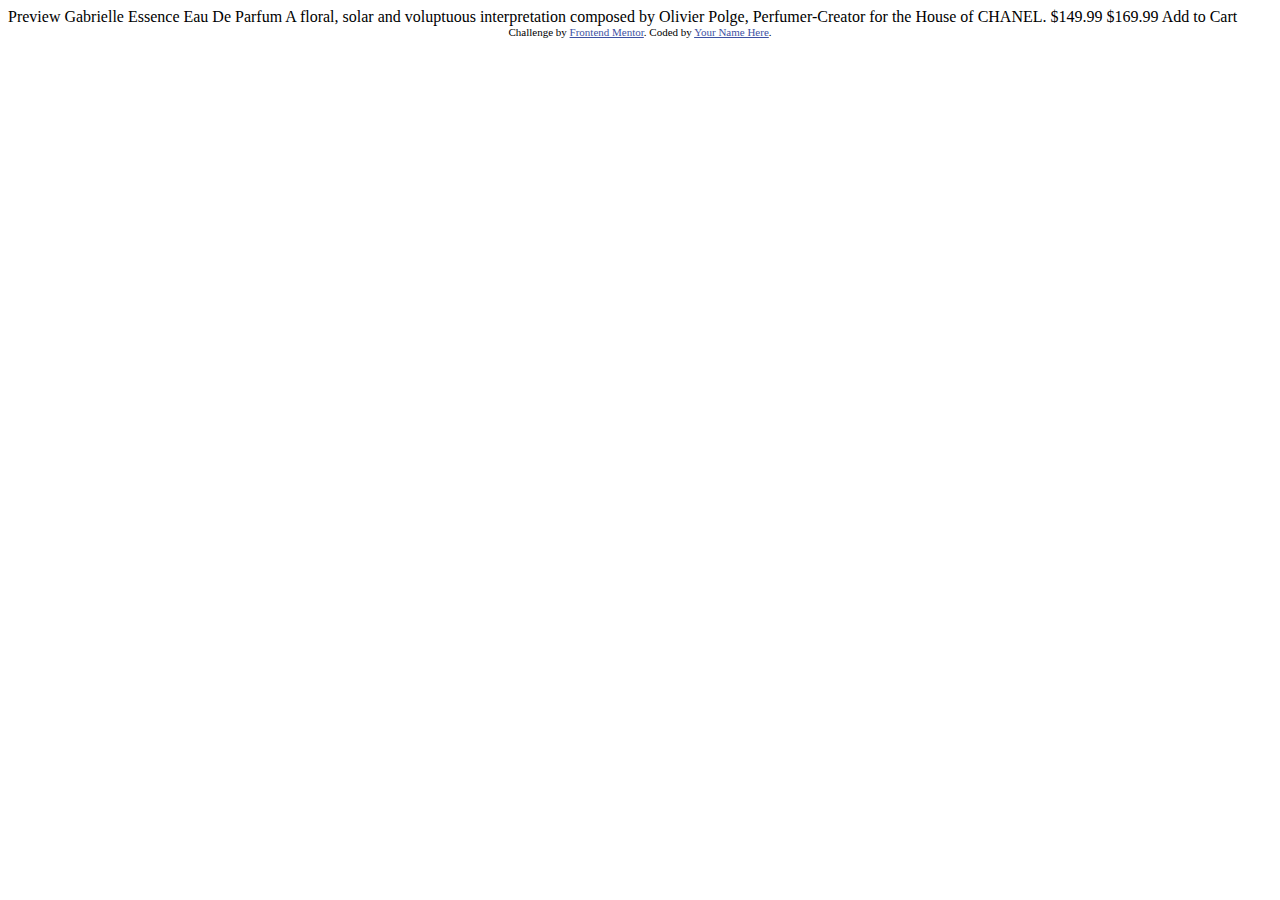
==== product-preview-card-component/index.html @ 6cc7ba82 "added next project template. removed prettier html formating from qr code challenge" ====
<!DOCTYPE html>
<html lang="en">
<head>
  <meta charset="UTF-8">
  <meta name="viewport" content="width=device-width, initial-scale=1.0">
  <link rel="icon" type="image/png" sizes="32x32" href="./images/favicon-32x32.png">
  <link rel="stylesheet" href="./css/styles.css">
  <title>Frontend Mentor | Product preview card component</title>
</head>
<body>

  Preview

  Gabrielle Essence Eau De Parfum

  A floral, solar and voluptuous interpretation composed by Olivier Polge,
  Perfumer-Creator for the House of CHANEL.

  $149.99
  $169.99

  Add to Cart

  <div class="attribution">
    Challenge by <a href="https://www.frontendmentor.io?ref=challenge" target="_blank">Frontend Mentor</a>.
    Coded by <a href="#">Your Name Here</a>.
  </div>
</body>
</html>
---- product-preview-card-component/css/styles.css ----
.attribution {
  font-size: 11px;
  text-align: center;
}

.attribution a {
  color: hsl(228, 45%, 44%);
}
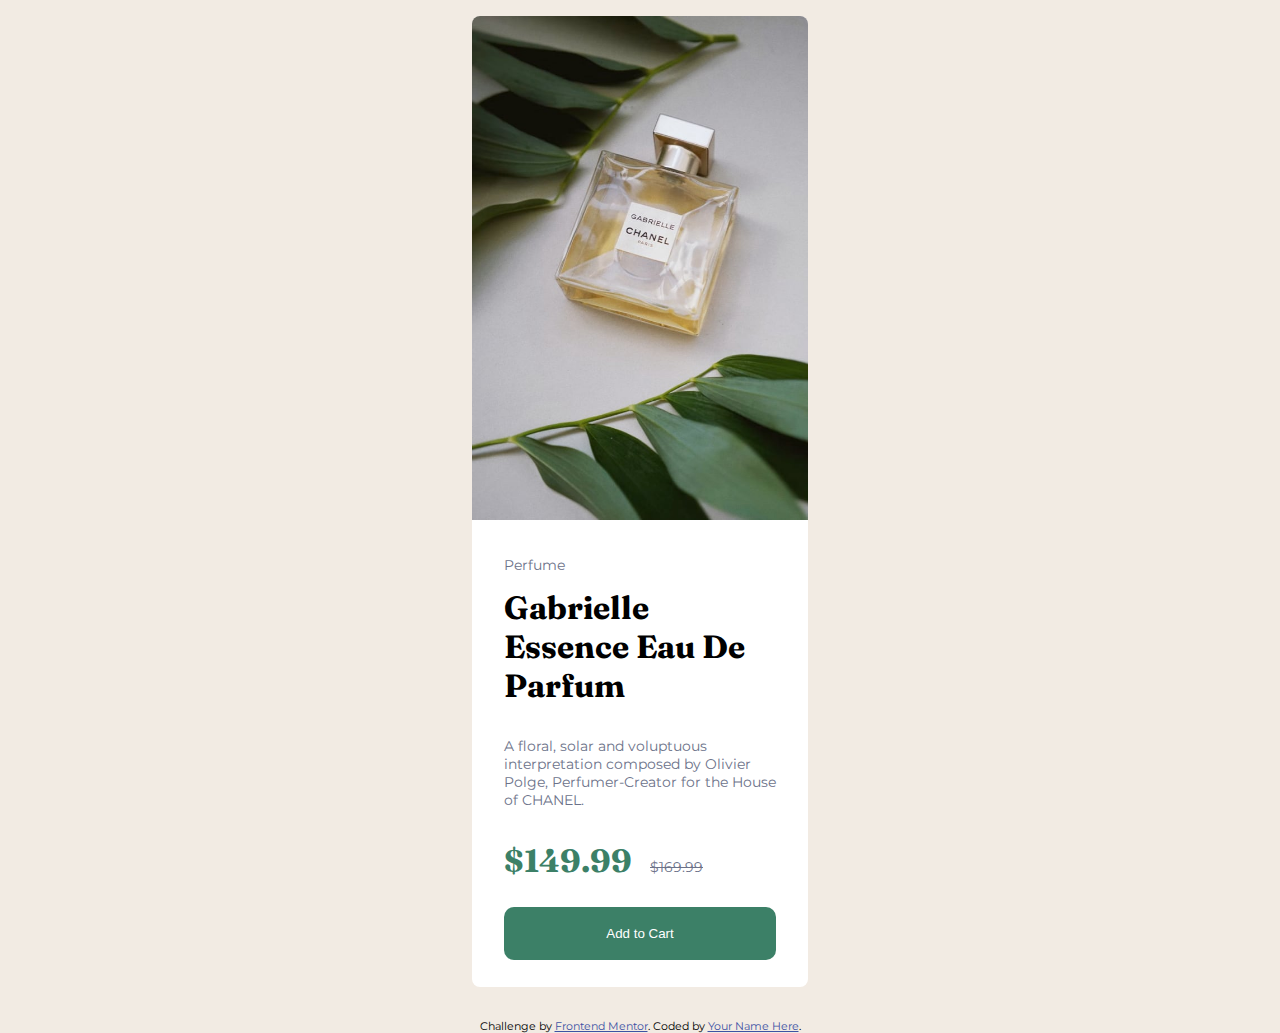
==== commit 252ac94d: "preview card progress" ====
--- a/product-preview-card-component/index.html
+++ b/product-preview-card-component/index.html
@@ -4,26 +4,42 @@
   <meta charset="UTF-8">
   <meta name="viewport" content="width=device-width, initial-scale=1.0">
   <link rel="icon" type="image/png" sizes="32x32" href="./images/favicon-32x32.png">
+  <link rel="preconnect" href="https://fonts.googleapis.com">
+  <link rel="preconnect" href="https://fonts.gstatic.com" crossorigin>
+  <link
+    href="https://fonts.googleapis.com/css2?family=Fraunces:opsz,wght@9..144,700&family=Montserrat:wght@500;700&display=swap"
+    rel="stylesheet">
   <link rel="stylesheet" href="./css/styles.css">
   <title>Frontend Mentor | Product preview card component</title>
 </head>
 <body>
-
-  Preview
-
-  Gabrielle Essence Eau De Parfum
-
-  A floral, solar and voluptuous interpretation composed by Olivier Polge,
-  Perfumer-Creator for the House of CHANEL.
-
-  $149.99
-  $169.99
-
-  Add to Cart
-
-  <div class="attribution">
-    Challenge by <a href="https://www.frontendmentor.io?ref=challenge" target="_blank">Frontend Mentor</a>.
-    Coded by <a href="#">Your Name Here</a>.
-  </div>
+  <main>
+    <div class="product-preview_card">
+      <div class="product-preview_image">
+        <img src="./images/image-product-desktop.jpg" alt="product image">
+      </div>
+      <div class="product-preview_text">
+        <p>
+          Perfume
+        </p>
+        <h1>Gabrielle Essence Eau De Parfum</h1>
+        <p>
+          A floral, solar and voluptuous interpretation composed by Olivier Polge,
+          Perfumer-Creator for the House of CHANEL.
+        </p>
+        <div class="product-preview_price">
+          <span class="new_price">$149.99</span>
+          <span class="old_price">$169.99</span>
+        </div>
+        <button>Add to Cart</button>
+      </div>
+    </div>
+  </main>
+  <footer>
+    <div class="attribution">
+      Challenge by <a href="https://www.frontendmentor.io?ref=challenge" target="_blank">Frontend Mentor</a>.
+      Coded by <a href="#">Your Name Here</a>.
+    </div>
+  </footer>
 </body>
 </html>--- a/product-preview-card-component/css/styles.css
+++ b/product-preview-card-component/css/styles.css
@@ -1,3 +1,79 @@
+* {
+  margin: 0;
+  padding: 0;
+  box-sizing: border-box;
+}
+
+body {
+  font-family: "Montserrat", sans-serif;
+  background-color: hsl(30, 38%, 92%);
+  display: flex;
+  flex-direction: column;
+  align-items: center;
+  justify-content: center;
+  min-height: 100vh;
+}
+
+.product-preview_card {
+  background-color: hsl(0, 0%, 100%);
+  border-radius: 0.5em;
+  margin: 1em;
+}
+
+.product-preview_card h1 {
+  font-family: "Fraunces", serif;
+  margin-bottom: 1em;
+}
+
+.product-preview_card button {
+  background-color: hsl(158, 36%, 37%);
+  color: hsl(0, 0%, 100%);
+  margin-top: 2em;
+  margin-bottom: 2em;
+  height: 4em;
+  min-width: 100%;
+  border-radius: 0.75em;
+  border: none;
+}
+
+.product-preview_card button:hover {
+  background-color: hsl(158, 36%, 37%);
+}
+
+.product-preview_image img {
+  max-width: 100%;
+  border-radius: 0.5em 0.5em 0em 0em;
+}
+
+.product-preview_text {
+  margin: 2em;
+}
+
+.product-preview_text p {
+  font-size: 14px;
+  margin-bottom: 1em;
+  color: hsl(228, 12%, 48%);
+}
+
+.product-preview_price {
+  margin-top: 2em;
+  font-family: "Fraunces", serif;
+}
+
+.product-preview_price span.new_price {
+  font-size: 2rem;
+  font-weight: 700;
+  color: hsl(158, 36%, 37%);
+}
+
+.product-preview_price span.old_price {
+  font-size: 14px;
+  font-family: "Montserrat", sans-serif;
+  color: hsl(228, 12%, 48%);
+  text-decoration: line-through;
+  margin-left: 1em;
+}
+
 .attribution {
   font-size: 11px;
   text-align: center;
@@ -6,3 +82,9 @@
 .attribution a {
   color: hsl(228, 45%, 44%);
 }
+
+@media (min-width: 375px) {
+  .product-preview_card {
+    width: 21em;
+  }
+}
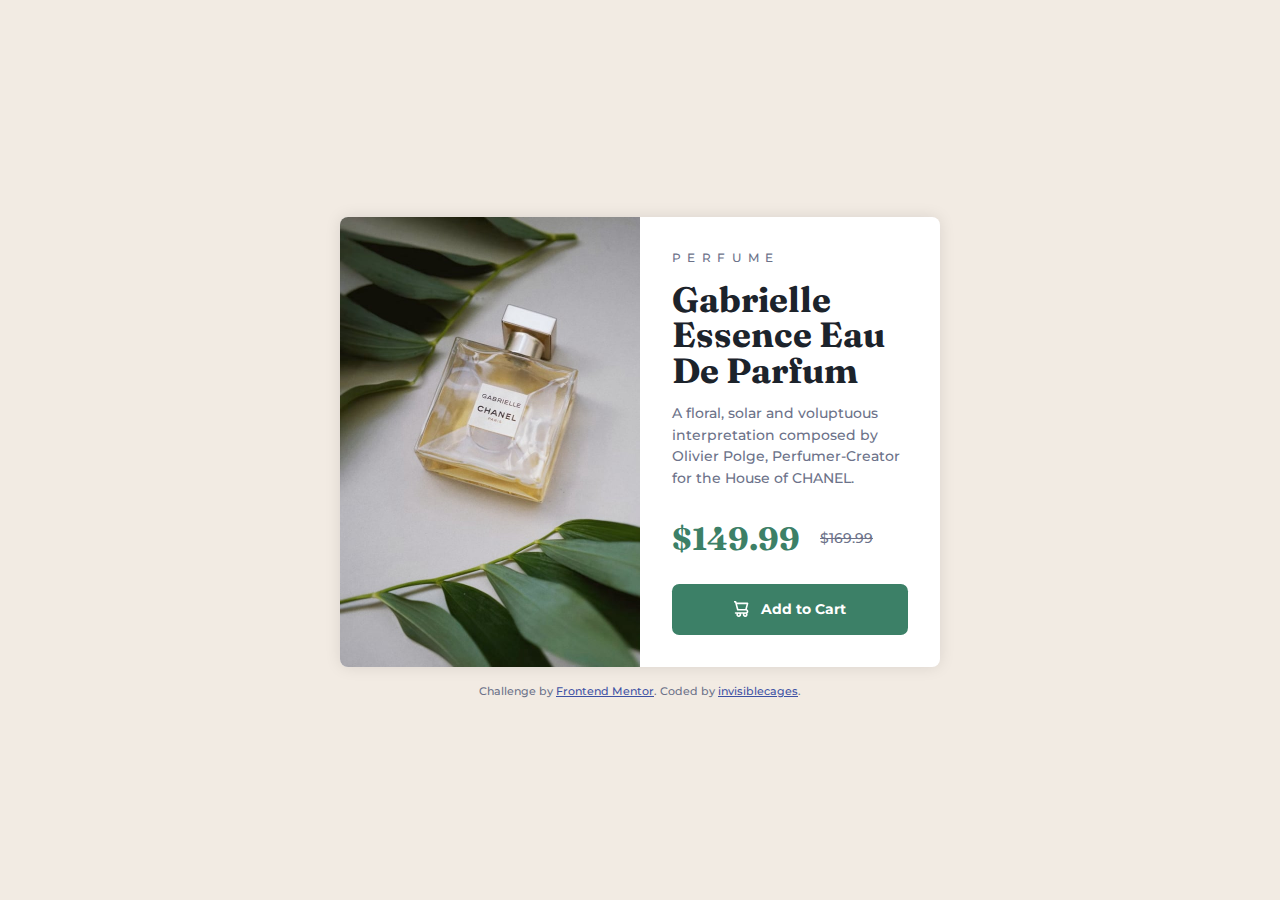
==== commit a6fd503c: "product card done. added css reset todo: css custom properties" ====
--- a/product-preview-card-component/index.html
+++ b/product-preview-card-component/index.html
@@ -9,36 +9,41 @@
   <link
     href="https://fonts.googleapis.com/css2?family=Fraunces:opsz,wght@9..144,700&family=Montserrat:wght@500;700&display=swap"
     rel="stylesheet">
+  <link rel="stylesheet" href="./css/reset.css">
   <link rel="stylesheet" href="./css/styles.css">
   <title>Frontend Mentor | Product preview card component</title>
 </head>
 <body>
   <main>
-    <div class="product-preview_card">
-      <div class="product-preview_image">
-        <img src="./images/image-product-desktop.jpg" alt="product image">
+    <div class="product">
+      <div class="product__image">
+        <picture>
+          <source media="(max-width: 629px)" srcset="./images/image-product-mobile.jpg">
+          <img src="./images/image-product-desktop.jpg" alt="product image">
+        </picture>
       </div>
-      <div class="product-preview_text">
-        <p>
-          Perfume
-        </p>
+      <div class="product__text">
+        <p class="product__category">Perfume</p>
         <h1>Gabrielle Essence Eau De Parfum</h1>
-        <p>
+        <p class="product__text_description">
           A floral, solar and voluptuous interpretation composed by Olivier Polge,
           Perfumer-Creator for the House of CHANEL.
         </p>
-        <div class="product-preview_price">
-          <span class="new_price">$149.99</span>
-          <span class="old_price">$169.99</span>
+        <div class="product__price">
+          <p class="product__new_price">$149.99</p>
+          <p class="product__old_price">$169.99</p>
         </div>
-        <button>Add to Cart</button>
+        <button>
+          <img src="./images/icon-cart.svg" alt="cart icon">
+          Add to Cart
+        </button>
       </div>
     </div>
   </main>
   <footer>
     <div class="attribution">
       Challenge by <a href="https://www.frontendmentor.io?ref=challenge" target="_blank">Frontend Mentor</a>.
-      Coded by <a href="#">Your Name Here</a>.
+      Coded by <a href="https://github.com/invisiblecages/" target="_blank">invisiblecages</a>.
     </div>
   </footer>
 </body>
--- a/product-preview-card-component/css/styles.css
+++ b/product-preview-card-component/css/styles.css
@@ -1,77 +1,106 @@
-* {
-  margin: 0;
-  padding: 0;
-  box-sizing: border-box;
+/* TODO: Custom properties */
+:root {
+  --color-primary-dark-cyan: hsl(158, 36%, 37%);
+  --color-primary-cream: hsl(30, 38%, 92%);
+
+  --color-neutral-very-dark-blue: hsl(212, 21%, 14%);
+  --color-neutral-dark-grayish-blue: hsl(228, 12%, 48%);
+  --color-neutral-white: hsl(0, 0%, 100%);
+
+  --font-family-primary: "Montserrat", sans-serif;
+  --font-family-secondary: "Fraunces", serif;
+
+  --font-weight-regular: 500;
+  --font-weight-bold: 700;
 }
 
 body {
   font-family: "Montserrat", sans-serif;
+  font-weight: 500;
+  font-size: 0.875;
+  color: hsl(228, 12%, 48%);
   background-color: hsl(30, 38%, 92%);
   display: flex;
   flex-direction: column;
   align-items: center;
   justify-content: center;
-  min-height: 100vh;
 }
 
-.product-preview_card {
+.product {
   background-color: hsl(0, 0%, 100%);
+  box-shadow: 0 0 1em hsla(0, 0%, 0%, 0.1);
   border-radius: 0.5em;
-  margin: 1em;
+  overflow: hidden;
+  margin: 1rem;
+  max-width: 350px;
 }
 
-.product-preview_card h1 {
-  font-family: "Fraunces", serif;
-  margin-bottom: 1em;
+.product__text {
+  display: grid;
+  gap: 0.75rem;
+  padding: 1.5rem;
 }
 
-.product-preview_card button {
-  background-color: hsl(158, 36%, 37%);
-  color: hsl(0, 0%, 100%);
-  margin-top: 2em;
-  margin-bottom: 2em;
-  height: 4em;
-  min-width: 100%;
-  border-radius: 0.75em;
-  border: none;
+.product__category {
+  text-transform: uppercase;
+  letter-spacing: 0.4rem;
+  font-size: 0.75rem;
 }
 
-.product-preview_card button:hover {
-  background-color: hsl(158, 36%, 37%);
+.product h1 {
+  font-family: "Fraunces", serif;
+  font-weight: 700;
+  color: hsl(212, 21%, 14%);
+  line-height: 1;
 }
 
-.product-preview_image img {
-  max-width: 100%;
-  border-radius: 0.5em 0.5em 0em 0em;
+.product__text_description {
+  line-height: 1.5;
+  font-size: 0.9rem;
 }
 
-.product-preview_text {
-  margin: 2em;
+.product__price {
+  display: flex;
+  flex-wrap: wrap;
+  align-items: center;
+  gap: 1.25rem;
 }
 
-.product-preview_text p {
-  font-size: 14px;
-  margin-bottom: 1em;
-  color: hsl(228, 12%, 48%);
-}
-
-.product-preview_price {
-  margin-top: 2em;
+.product__new_price {
   font-family: "Fraunces", serif;
-}
-
-.product-preview_price span.new_price {
+  font-weight: 700;
   font-size: 2rem;
-  font-weight: 700;
   color: hsl(158, 36%, 37%);
 }
 
-.product-preview_price span.old_price {
-  font-size: 14px;
+.product__old_price {
   font-family: "Montserrat", sans-serif;
+  font-size: 0.9rem;
   color: hsl(228, 12%, 48%);
   text-decoration: line-through;
-  margin-left: 1em;
+}
+
+.product__text button {
+  font-size: 0.9rem;
+  font-weight: 700;
+  background-color: hsl(158, 36%, 37%);
+  color: hsl(0, 0%, 100%);
+  border-radius: 0.5em;
+  border: none;
+  display: inline-flex;
+  align-items: center;
+  justify-content: center;
+  gap: 0.75rem;
+  padding: 0.8rem;
+}
+
+.product__text button:hover {
+  background-color: hsl(158, 36%, 25%);
+  cursor: pointer;
+}
+
+.product__text button:active {
+  background-color: hsl(212, 21%, 14%);
 }
 
 .attribution {
@@ -83,8 +112,23 @@
   color: hsl(228, 45%, 44%);
 }
 
-@media (min-width: 375px) {
-  .product-preview_card {
-    width: 21em;
+@media (min-width: 630px) {
+  .product {
+    display: grid;
+    grid-template-columns: 1fr 1fr;
+    max-width: 600px;
+  }
+
+  .product__text {
+    padding: 2rem;
+  }
+
+  .product__price {
+    padding-top: 0.5rem;
+    padding-bottom: 0.5rem;
+  }
+
+  .product h1 {
+    font-size: 2.2rem;
   }
 }
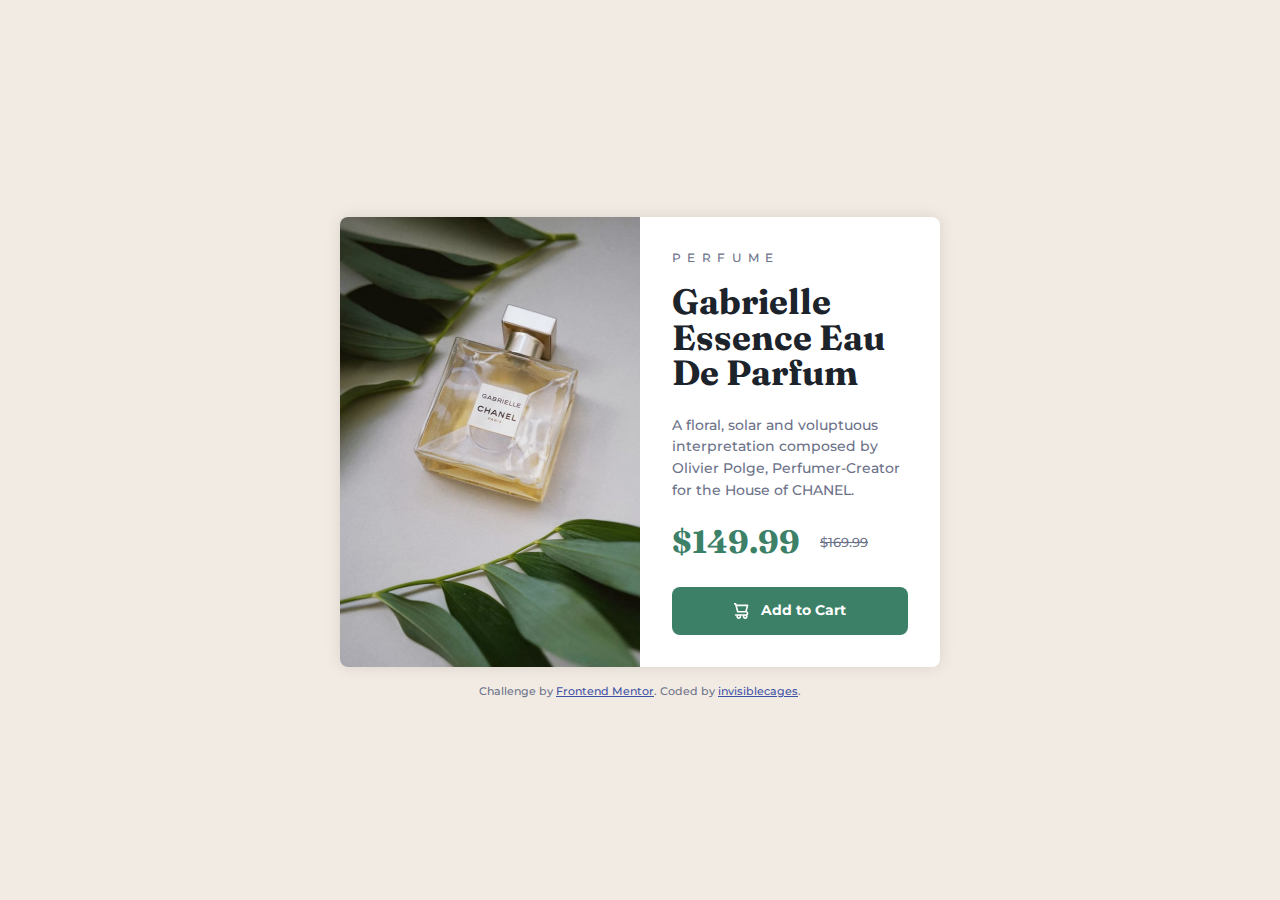
==== commit a8d394a2: "qr-code and product cards done added some styling changes bem class naming convention" ====
--- a/product-preview-card-component/index.html
+++ b/product-preview-card-component/index.html
@@ -25,13 +25,13 @@
       <div class="product__text">
         <p class="product__category">Perfume</p>
         <h1>Gabrielle Essence Eau De Parfum</h1>
-        <p class="product__text_description">
+        <p class="product__description">
           A floral, solar and voluptuous interpretation composed by Olivier Polge,
           Perfumer-Creator for the House of CHANEL.
         </p>
         <div class="product__price">
-          <p class="product__new_price">$149.99</p>
-          <p class="product__old_price">$169.99</p>
+          <p class="product__new-price">$149.99</p>
+          <p class="product__old-price">$169.99</p>
         </div>
         <button>
           <img src="./images/icon-cart.svg" alt="cart icon">
--- a/product-preview-card-component/css/styles.css
+++ b/product-preview-card-component/css/styles.css
@@ -18,8 +18,8 @@
   font-family: "Montserrat", sans-serif;
   font-weight: 500;
   font-size: 0.875;
-  color: hsl(228, 12%, 48%);
-  background-color: hsl(30, 38%, 92%);
+  color: var(--color-neutral-dark-grayish-blue);
+  background-color: var(--color-primary-cream);
   display: flex;
   flex-direction: column;
   align-items: center;
@@ -28,8 +28,8 @@
 
 .product {
   background-color: hsl(0, 0%, 100%);
-  box-shadow: 0 0 1em hsla(0, 0%, 0%, 0.1);
-  border-radius: 0.5em;
+  box-shadow: 0 0 1rem hsla(0, 0%, 0%, 0.1);
+  border-radius: 0.5rem;
   overflow: hidden;
   margin: 1rem;
   max-width: 350px;
@@ -54,9 +54,11 @@
   line-height: 1;
 }
 
-.product__text_description {
+.product__description {
   line-height: 1.5;
   font-size: 0.9rem;
+  padding-top: 0.25rem;
+  padding-bottom: 0.25rem;
 }
 
 .product__price {
@@ -66,16 +68,16 @@
   gap: 1.25rem;
 }
 
-.product__new_price {
+.product__new-price {
   font-family: "Fraunces", serif;
   font-weight: 700;
   font-size: 2rem;
   color: hsl(158, 36%, 37%);
 }
 
-.product__old_price {
+.product__old-price {
   font-family: "Montserrat", sans-serif;
-  font-size: 0.9rem;
+  font-size: 0.8rem;
   color: hsl(228, 12%, 48%);
   text-decoration: line-through;
 }
@@ -85,7 +87,7 @@
   font-weight: 700;
   background-color: hsl(158, 36%, 37%);
   color: hsl(0, 0%, 100%);
-  border-radius: 0.5em;
+  border-radius: 0.5rem;
   border: none;
   display: inline-flex;
   align-items: center;
@@ -95,7 +97,7 @@
 }
 
 .product__text button:hover {
-  background-color: hsl(158, 36%, 25%);
+  background-color: hsl(158, 36%, 21%);
   cursor: pointer;
 }
 
@@ -123,12 +125,16 @@
     padding: 2rem;
   }
 
+  .product__category {
+    padding-bottom: 0.3rem;
+  }
+
   .product__price {
-    padding-top: 0.5rem;
     padding-bottom: 0.5rem;
   }
 
   .product h1 {
     font-size: 2.2rem;
+    padding-bottom: 0.5rem;
   }
 }
